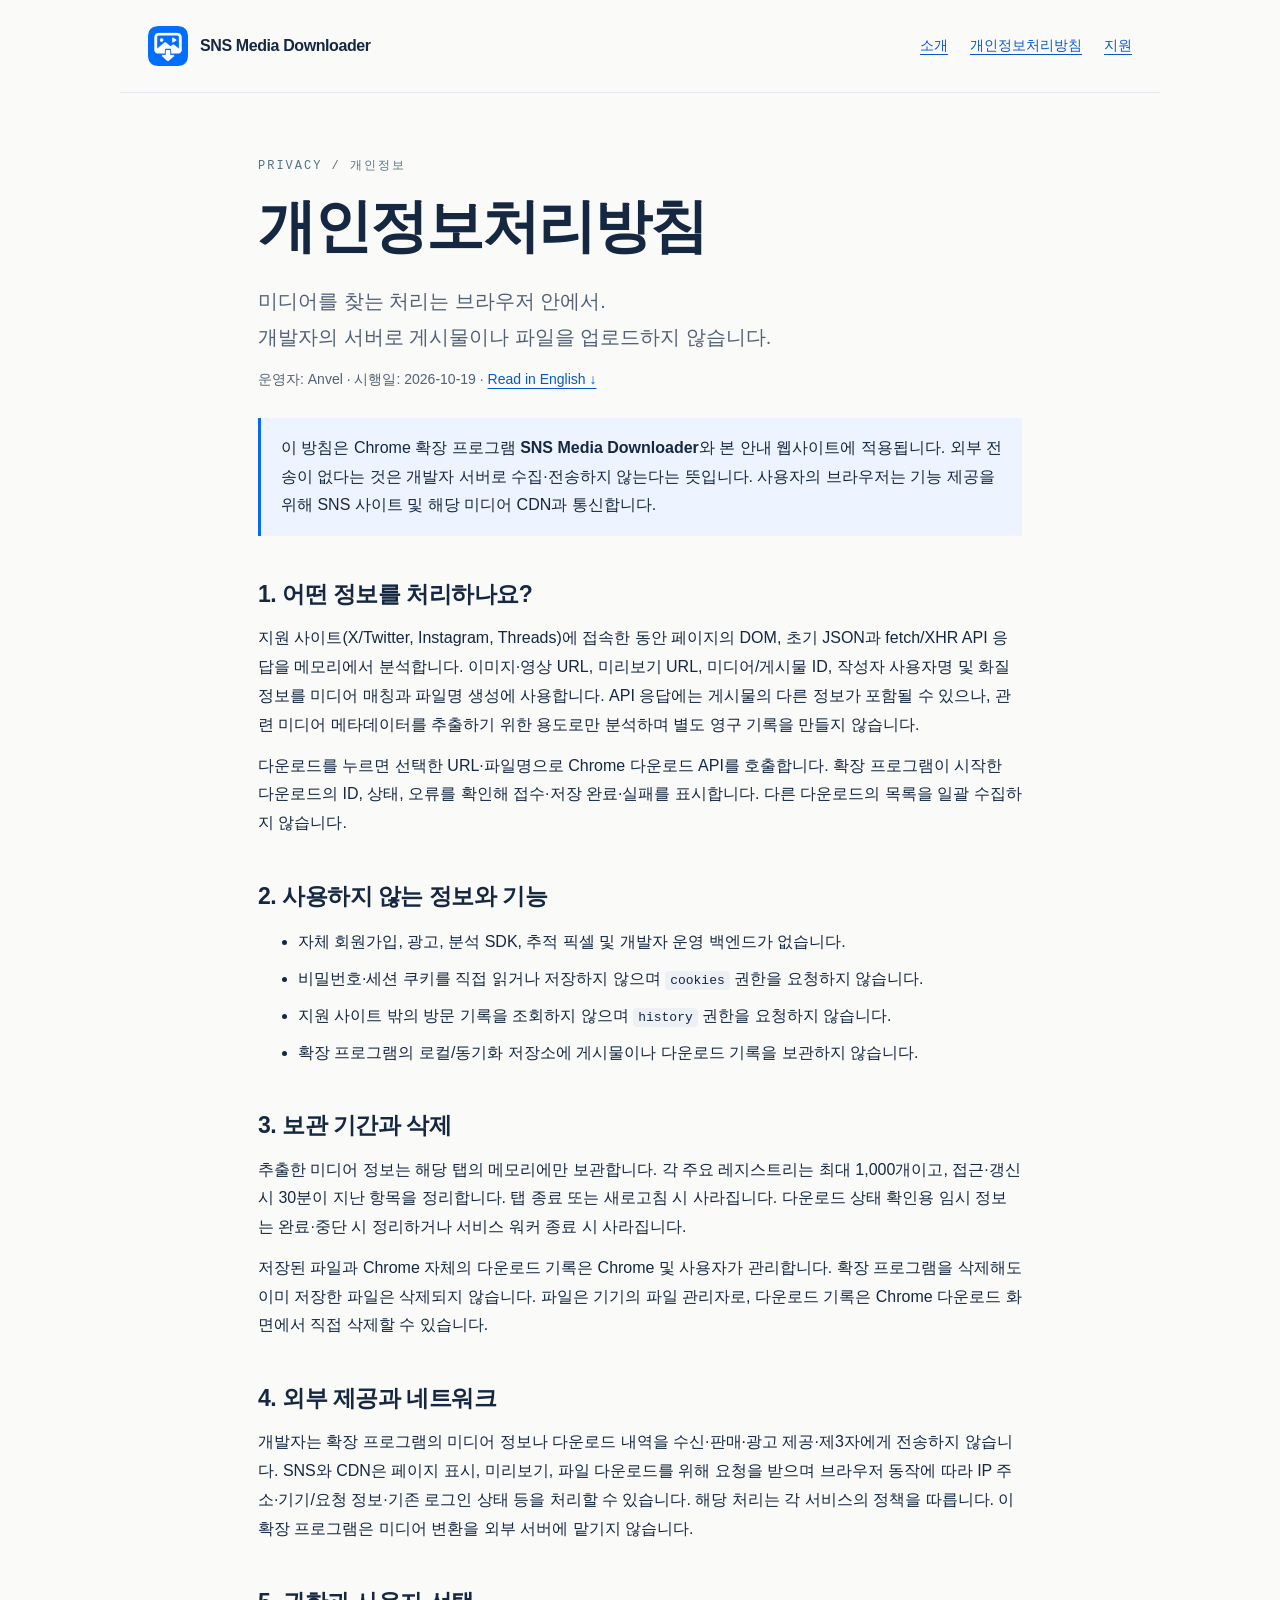
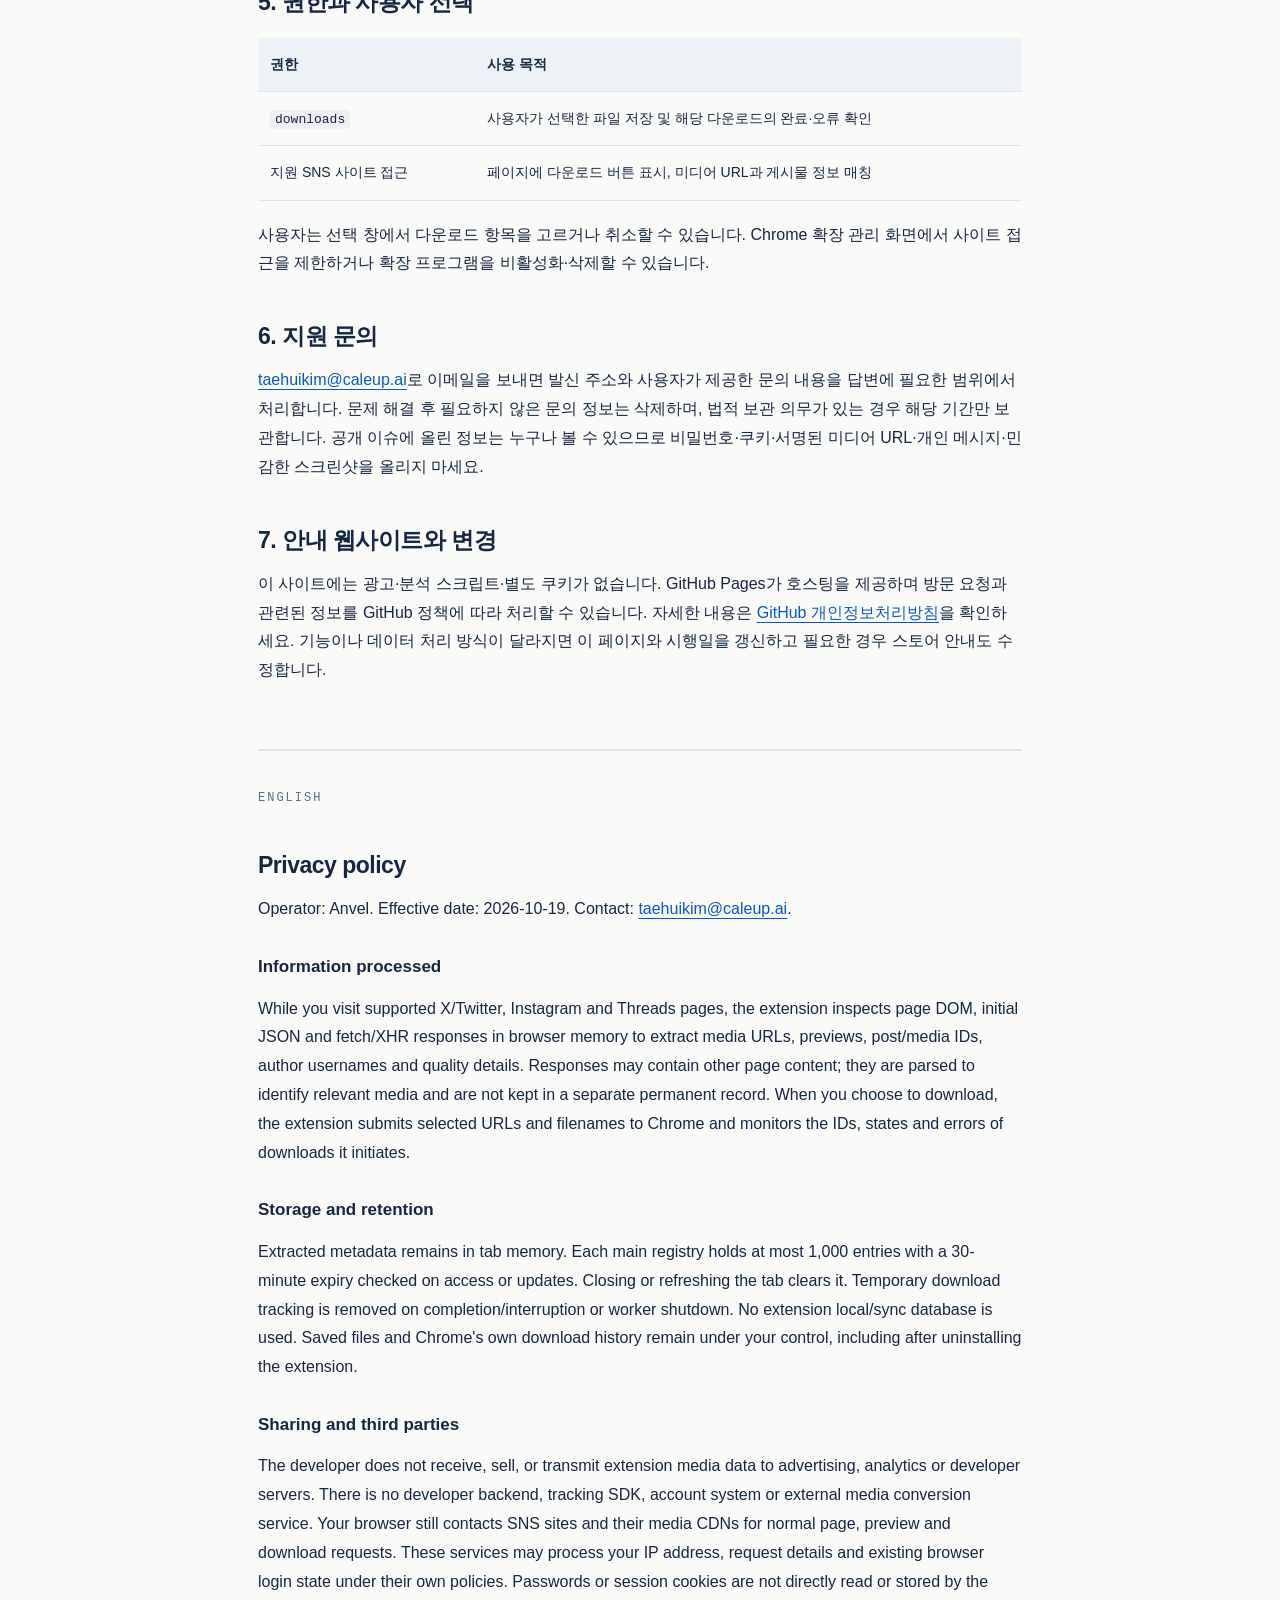
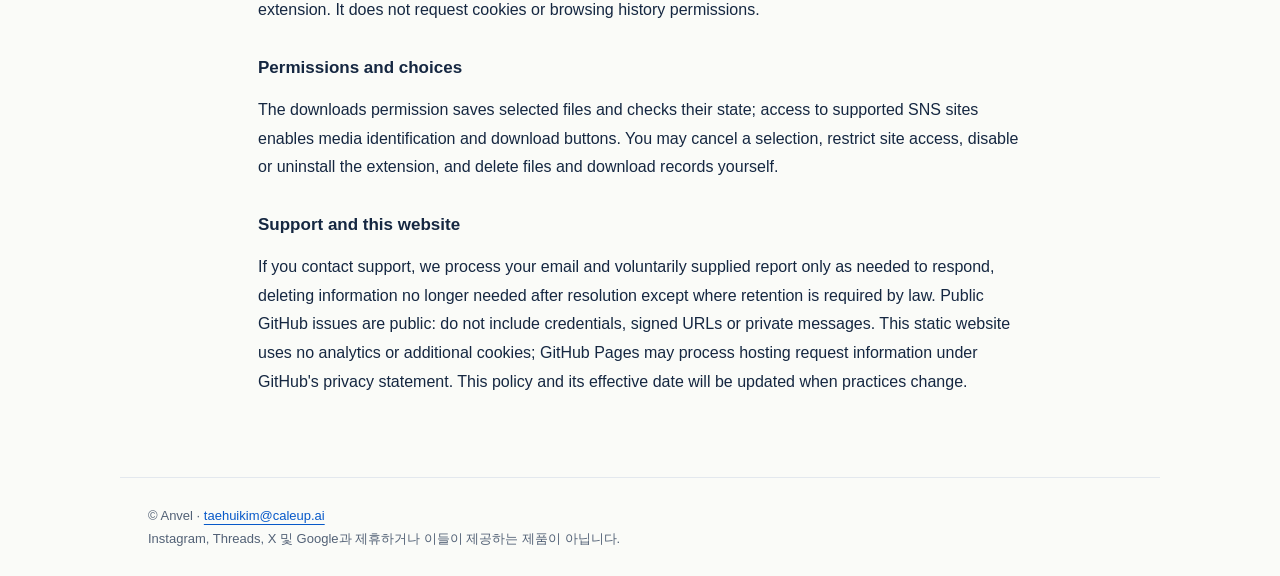
==== privacy.html @ b17c4574 "Publish Anvel extension privacy, support and homepage" ====
<!doctype html><html lang="ko"><head><meta charset="utf-8"><meta name="viewport" content="width=device-width,initial-scale=1"><meta name="description" content="SNS Media Downloader by Anvel. 사용 안내, 지원 및 개인정보처리방침."><title>개인정보처리방침 · SNS Media Downloader</title><link rel="icon" href="icon.png"><link rel="stylesheet" href="style.css"></head><body><header><a class="brand" href="./"><img src="icon.png" alt="">SNS Media Downloader</a><nav aria-label="주 메뉴"><a href="./">소개</a><a href="privacy.html">개인정보처리방침</a><a href="support.html">지원</a></nav></header><main><p class="eyebrow">Privacy / 개인정보</p><h1>개인정보처리방침</h1><p class="lead">미디어를 찾는 처리는 브라우저 안에서.<br>개발자의 서버로 게시물이나 파일을 업로드하지 않습니다.</p><p class="meta">운영자: Anvel · 시행일: 2026-10-19 · <a href="#english" lang="en">Read in English ↓</a></p>
<div class="note">이 방침은 Chrome 확장 프로그램 <strong>SNS Media Downloader</strong>와 본 안내 웹사이트에 적용됩니다. 외부 전송이 없다는 것은 개발자 서버로 수집·전송하지 않는다는 뜻입니다. 사용자의 브라우저는 기능 제공을 위해 SNS 사이트 및 해당 미디어 CDN과 통신합니다.</div>
<h2>1. 어떤 정보를 처리하나요?</h2><p>지원 사이트(X/Twitter, Instagram, Threads)에 접속한 동안 페이지의 DOM, 초기 JSON과 fetch/XHR API 응답을 메모리에서 분석합니다. 이미지·영상 URL, 미리보기 URL, 미디어/게시물 ID, 작성자 사용자명 및 화질 정보를 미디어 매칭과 파일명 생성에 사용합니다. API 응답에는 게시물의 다른 정보가 포함될 수 있으나, 관련 미디어 메타데이터를 추출하기 위한 용도로만 분석하며 별도 영구 기록을 만들지 않습니다.</p>
<p>다운로드를 누르면 선택한 URL·파일명으로 Chrome 다운로드 API를 호출합니다. 확장 프로그램이 시작한 다운로드의 ID, 상태, 오류를 확인해 접수·저장 완료·실패를 표시합니다. 다른 다운로드의 목록을 일괄 수집하지 않습니다.</p>
<h2>2. 사용하지 않는 정보와 기능</h2><ul><li>자체 회원가입, 광고, 분석 SDK, 추적 픽셀 및 개발자 운영 백엔드가 없습니다.</li><li>비밀번호·세션 쿠키를 직접 읽거나 저장하지 않으며 <code>cookies</code> 권한을 요청하지 않습니다.</li><li>지원 사이트 밖의 방문 기록을 조회하지 않으며 <code>history</code> 권한을 요청하지 않습니다.</li><li>확장 프로그램의 로컬/동기화 저장소에 게시물이나 다운로드 기록을 보관하지 않습니다.</li></ul>
<h2>3. 보관 기간과 삭제</h2><p>추출한 미디어 정보는 해당 탭의 메모리에만 보관합니다. 각 주요 레지스트리는 최대 1,000개이고, 접근·갱신 시 30분이 지난 항목을 정리합니다. 탭 종료 또는 새로고침 시 사라집니다. 다운로드 상태 확인용 임시 정보는 완료·중단 시 정리하거나 서비스 워커 종료 시 사라집니다.</p><p>저장된 파일과 Chrome 자체의 다운로드 기록은 Chrome 및 사용자가 관리합니다. 확장 프로그램을 삭제해도 이미 저장한 파일은 삭제되지 않습니다. 파일은 기기의 파일 관리자로, 다운로드 기록은 Chrome 다운로드 화면에서 직접 삭제할 수 있습니다.</p>
<h2>4. 외부 제공과 네트워크</h2><p>개발자는 확장 프로그램의 미디어 정보나 다운로드 내역을 수신·판매·광고 제공·제3자에게 전송하지 않습니다. SNS와 CDN은 페이지 표시, 미리보기, 파일 다운로드를 위해 요청을 받으며 브라우저 동작에 따라 IP 주소·기기/요청 정보·기존 로그인 상태 등을 처리할 수 있습니다. 해당 처리는 각 서비스의 정책을 따릅니다. 이 확장 프로그램은 미디어 변환을 외부 서버에 맡기지 않습니다.</p>
<h2>5. 권한과 사용자 선택</h2><table><thead><tr><th>권한</th><th>사용 목적</th></tr></thead><tbody><tr><td><code>downloads</code></td><td>사용자가 선택한 파일 저장 및 해당 다운로드의 완료·오류 확인</td></tr><tr><td>지원 SNS 사이트 접근</td><td>페이지에 다운로드 버튼 표시, 미디어 URL과 게시물 정보 매칭</td></tr></tbody></table><p>사용자는 선택 창에서 다운로드 항목을 고르거나 취소할 수 있습니다. Chrome 확장 관리 화면에서 사이트 접근을 제한하거나 확장 프로그램을 비활성화·삭제할 수 있습니다.</p>
<h2>6. 지원 문의</h2><p><a href="mailto:taehuikim@caleup.ai">taehuikim@caleup.ai</a>로 이메일을 보내면 발신 주소와 사용자가 제공한 문의 내용을 답변에 필요한 범위에서 처리합니다. 문제 해결 후 필요하지 않은 문의 정보는 삭제하며, 법적 보관 의무가 있는 경우 해당 기간만 보관합니다. 공개 이슈에 올린 정보는 누구나 볼 수 있으므로 비밀번호·쿠키·서명된 미디어 URL·개인 메시지·민감한 스크린샷을 올리지 마세요.</p>
<h2>7. 안내 웹사이트와 변경</h2><p>이 사이트에는 광고·분석 스크립트·별도 쿠키가 없습니다. GitHub Pages가 호스팅을 제공하며 방문 요청과 관련된 정보를 GitHub 정책에 따라 처리할 수 있습니다. 자세한 내용은 <a href="https://docs.github.com/en/site-policy/privacy-policies/github-general-privacy-statement">GitHub 개인정보처리방침</a>을 확인하세요. 기능이나 데이터 처리 방식이 달라지면 이 페이지와 시행일을 갱신하고 필요한 경우 스토어 안내도 수정합니다.</p>
<section class="english" id="english" lang="en"><p class="eyebrow">English</p><h2>Privacy policy</h2><p>Operator: Anvel. Effective date: 2026-10-19. Contact: <a href="mailto:taehuikim@caleup.ai">taehuikim@caleup.ai</a>.</p><h3>Information processed</h3><p>While you visit supported X/Twitter, Instagram and Threads pages, the extension inspects page DOM, initial JSON and fetch/XHR responses in browser memory to extract media URLs, previews, post/media IDs, author usernames and quality details. Responses may contain other page content; they are parsed to identify relevant media and are not kept in a separate permanent record. When you choose to download, the extension submits selected URLs and filenames to Chrome and monitors the IDs, states and errors of downloads it initiates.</p><h3>Storage and retention</h3><p>Extracted metadata remains in tab memory. Each main registry holds at most 1,000 entries with a 30-minute expiry checked on access or updates. Closing or refreshing the tab clears it. Temporary download tracking is removed on completion/interruption or worker shutdown. No extension local/sync database is used. Saved files and Chrome's own download history remain under your control, including after uninstalling the extension.</p><h3>Sharing and third parties</h3><p>The developer does not receive, sell, or transmit extension media data to advertising, analytics or developer servers. There is no developer backend, tracking SDK, account system or external media conversion service. Your browser still contacts SNS sites and their media CDNs for normal page, preview and download requests. These services may process your IP address, request details and existing browser login state under their own policies. Passwords or session cookies are not directly read or stored by the extension. It does not request cookies or browsing history permissions.</p><h3>Permissions and choices</h3><p>The downloads permission saves selected files and checks their state; access to supported SNS sites enables media identification and download buttons. You may cancel a selection, restrict site access, disable or uninstall the extension, and delete files and download records yourself.</p><h3>Support and this website</h3><p>If you contact support, we process your email and voluntarily supplied report only as needed to respond, deleting information no longer needed after resolution except where retention is required by law. Public GitHub issues are public: do not include credentials, signed URLs or private messages. This static website uses no analytics or additional cookies; GitHub Pages may process hosting request information under GitHub's privacy statement. This policy and its effective date will be updated when practices change.</p></section></main><footer>© Anvel · <a href="mailto:taehuikim@caleup.ai">taehuikim@caleup.ai</a><br>Instagram, Threads, X 및 Google과 제휴하거나 이들이 제공하는 제품이 아닙니다.</footer></body></html>
---- style.css ----
:root{color-scheme:light;--ink:#152741;--blue:#0869f8;--paper:#fafbf8;--muted:#526176}*{box-sizing:border-box}body{margin:0;background:var(--paper);color:var(--ink);font:16px/1.8 -apple-system,BlinkMacSystemFont,"Apple SD Gothic Neo","Noto Sans KR",sans-serif}a{color:#0759c9;text-underline-offset:4px}a:focus-visible,button:focus-visible{outline:3px solid #0869f8;outline-offset:5px}header{max-width:1040px;margin:auto;padding:26px 28px;display:flex;align-items:center;justify-content:space-between;border-bottom:1px solid #e3e8ee;gap:20px}.brand{display:flex;align-items:center;gap:12px;color:var(--ink);text-decoration:none;font-weight:750;letter-spacing:-.4px}.brand img{width:40px;height:40px}nav{display:flex;gap:22px;font-size:14px}main{max-width:820px;margin:64px auto 80px;padding:0 28px}.eyebrow{font:12px/1.5 Menlo,monospace;letter-spacing:2px;color:#557184;text-transform:uppercase}h1{font-size:clamp(34px,6vw,58px);line-height:1.2;letter-spacing:-2px;margin:16px 0 22px}h2{font-size:23px;letter-spacing:-.5px;line-height:1.4;margin:42px 0 14px}h3{font-size:17px;margin:28px 0 8px}p{margin:12px 0}.lead{font-size:20px;color:var(--muted)}.note{border-left:3px solid var(--blue);padding:16px 20px;background:#edf4ff;margin:26px 0}.meta{font-size:14px;color:var(--muted)}li{margin:8px 0}table{width:100%;border-collapse:collapse;margin:20px 0;font-size:14px}td,th{text-align:left;vertical-align:top;padding:14px 12px;border-bottom:1px solid #dfe5ed}th{background:#edf2f7}.cta{display:inline-block;border-radius:12px;padding:12px 22px;background:var(--blue);color:white;text-decoration:none;margin-top:18px}.feature{padding:20px 0;border-top:1px solid #dfe5ed}.feature strong{display:block;font-size:20px}.feature p{color:var(--muted)}footer{max-width:1040px;margin:auto;padding:26px 28px;border-top:1px solid #e3e8ee;font-size:13px;color:var(--muted)}.english{margin-top:64px;padding-top:26px;border-top:2px solid #dfe5ed}code{background:#edf1f5;border-radius:4px;padding:2px 5px;font-size:13px}@media(max-width:600px){header{align-items:flex-start;flex-direction:column}nav{gap:16px}main{margin-top:36px}td,th{padding:9px 5px}h1{letter-spacing:-1px}.brand{font-size:15px}}
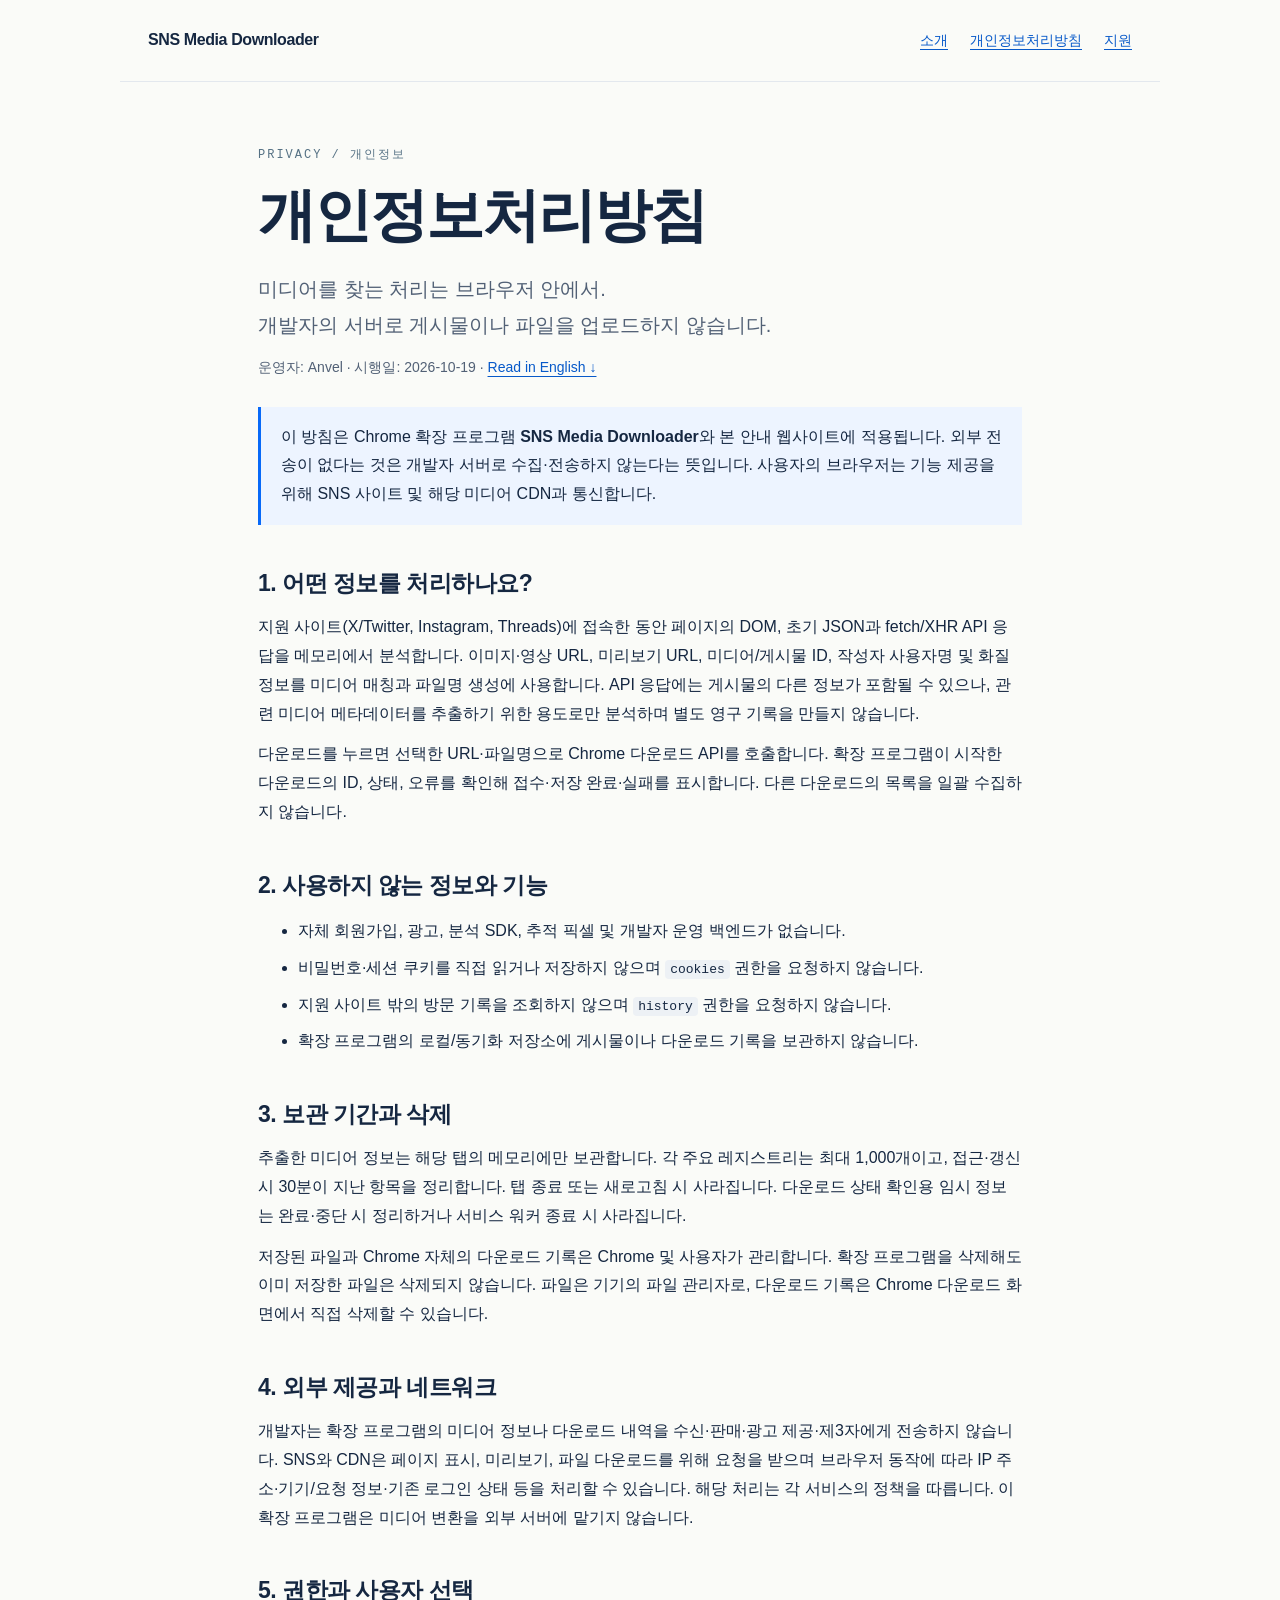
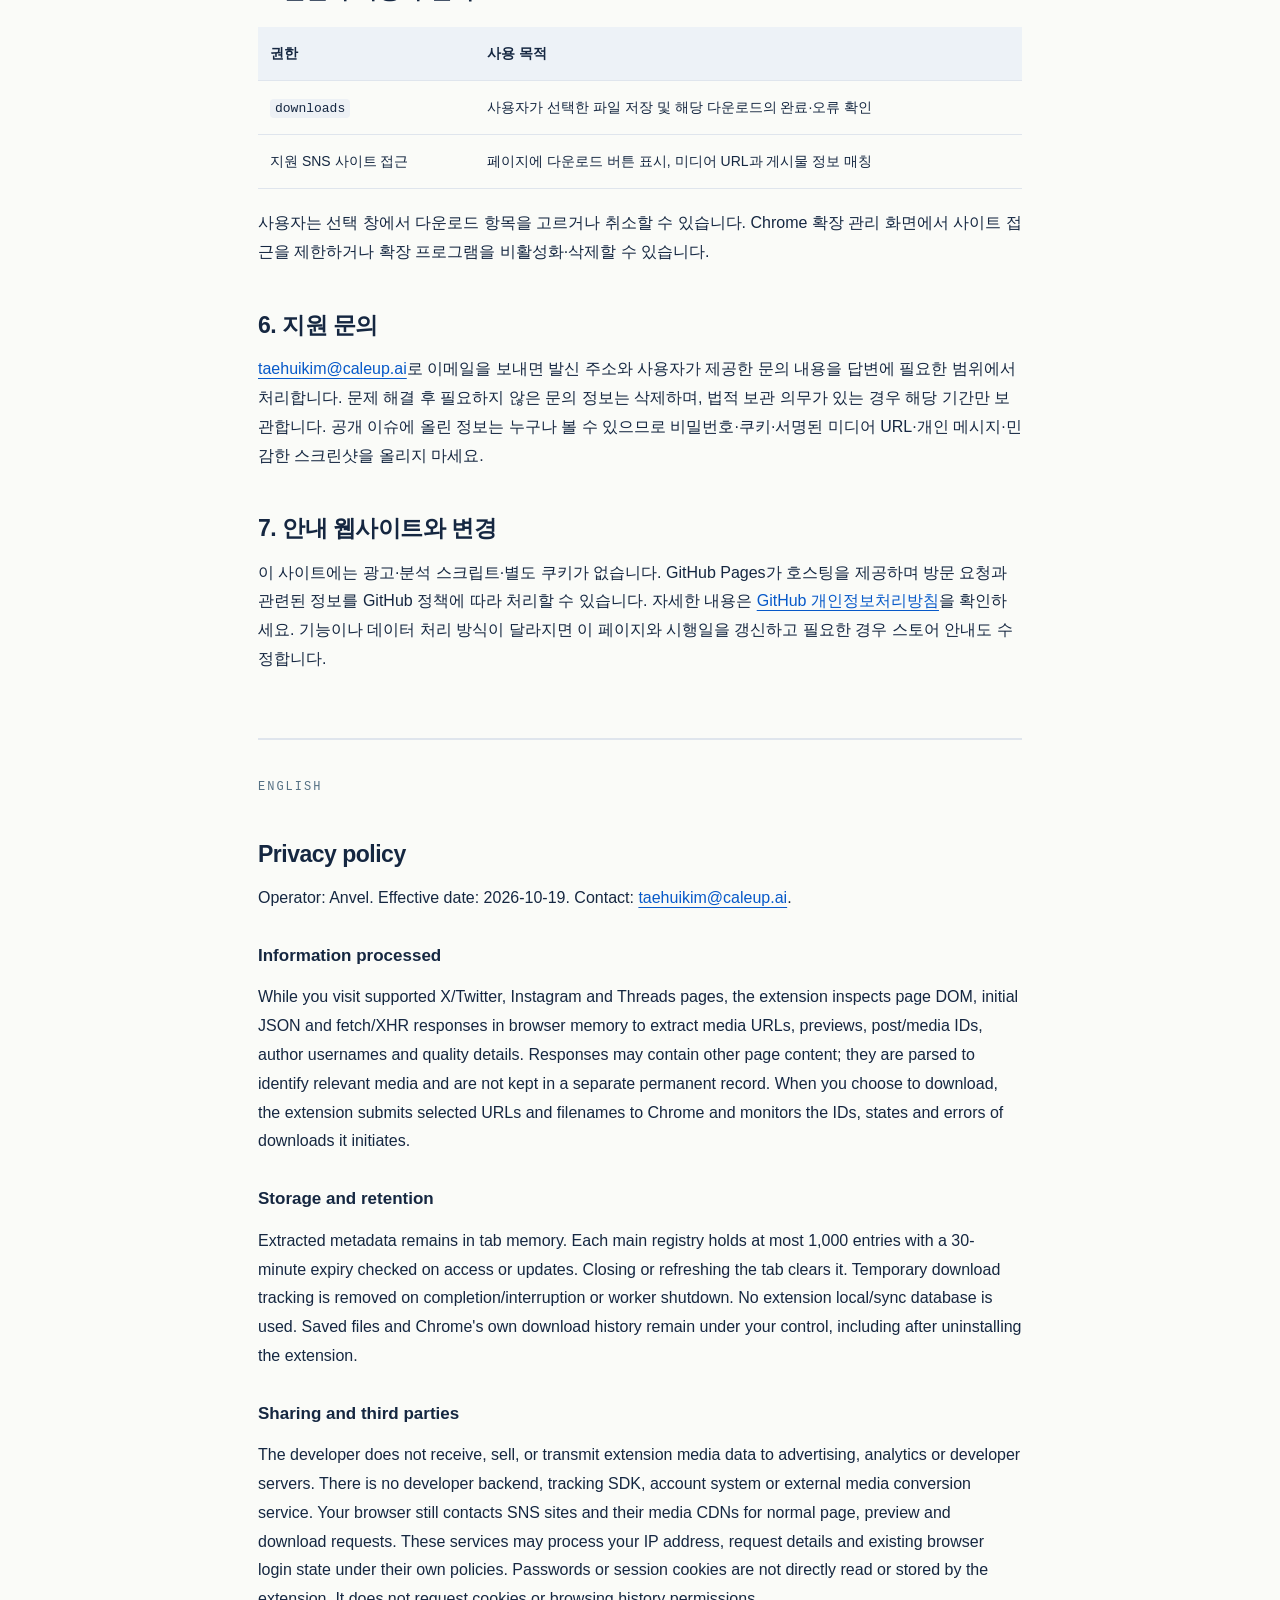
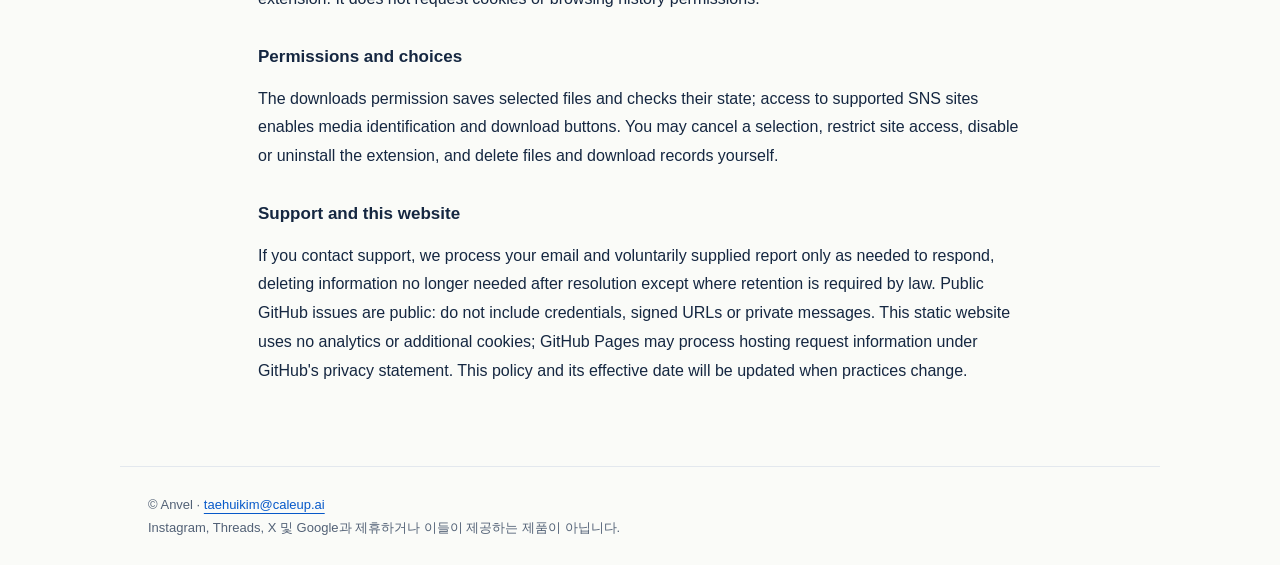
==== commit bcdc6af7: "Publish Anvel extension privacy, support and homepage" ====
--- a/privacy.html
+++ b/privacy.html
@@ -1,4 +1,4 @@
-<!doctype html><html lang="ko"><head><meta charset="utf-8"><meta name="viewport" content="width=device-width,initial-scale=1"><meta name="description" content="SNS Media Downloader by Anvel. 사용 안내, 지원 및 개인정보처리방침."><title>개인정보처리방침 · SNS Media Downloader</title><link rel="icon" href="icon.png"><link rel="stylesheet" href="style.css"></head><body><header><a class="brand" href="./"><img src="icon.png" alt="">SNS Media Downloader</a><nav aria-label="주 메뉴"><a href="./">소개</a><a href="privacy.html">개인정보처리방침</a><a href="support.html">지원</a></nav></header><main><p class="eyebrow">Privacy / 개인정보</p><h1>개인정보처리방침</h1><p class="lead">미디어를 찾는 처리는 브라우저 안에서.<br>개발자의 서버로 게시물이나 파일을 업로드하지 않습니다.</p><p class="meta">운영자: Anvel · 시행일: 2026-10-19 · <a href="#english" lang="en">Read in English ↓</a></p>
+<!doctype html><html lang="ko"><head><meta charset="utf-8"><meta name="viewport" content="width=device-width,initial-scale=1"><meta name="description" content="SNS Media Downloader by Anvel. 사용 안내, 지원 및 개인정보처리방침."><title>개인정보처리방침 · SNS Media Downloader</title><link rel="stylesheet" href="style.css"></head><body><header><a class="brand" href="./">SNS Media Downloader</a><nav aria-label="주 메뉴"><a href="./">소개</a><a href="privacy.html">개인정보처리방침</a><a href="support.html">지원</a></nav></header><main><p class="eyebrow">Privacy / 개인정보</p><h1>개인정보처리방침</h1><p class="lead">미디어를 찾는 처리는 브라우저 안에서.<br>개발자의 서버로 게시물이나 파일을 업로드하지 않습니다.</p><p class="meta">운영자: Anvel · 시행일: 2026-10-19 · <a href="#english" lang="en">Read in English ↓</a></p>
 <div class="note">이 방침은 Chrome 확장 프로그램 <strong>SNS Media Downloader</strong>와 본 안내 웹사이트에 적용됩니다. 외부 전송이 없다는 것은 개발자 서버로 수집·전송하지 않는다는 뜻입니다. 사용자의 브라우저는 기능 제공을 위해 SNS 사이트 및 해당 미디어 CDN과 통신합니다.</div>
 <h2>1. 어떤 정보를 처리하나요?</h2><p>지원 사이트(X/Twitter, Instagram, Threads)에 접속한 동안 페이지의 DOM, 초기 JSON과 fetch/XHR API 응답을 메모리에서 분석합니다. 이미지·영상 URL, 미리보기 URL, 미디어/게시물 ID, 작성자 사용자명 및 화질 정보를 미디어 매칭과 파일명 생성에 사용합니다. API 응답에는 게시물의 다른 정보가 포함될 수 있으나, 관련 미디어 메타데이터를 추출하기 위한 용도로만 분석하며 별도 영구 기록을 만들지 않습니다.</p>
 <p>다운로드를 누르면 선택한 URL·파일명으로 Chrome 다운로드 API를 호출합니다. 확장 프로그램이 시작한 다운로드의 ID, 상태, 오류를 확인해 접수·저장 완료·실패를 표시합니다. 다른 다운로드의 목록을 일괄 수집하지 않습니다.</p>
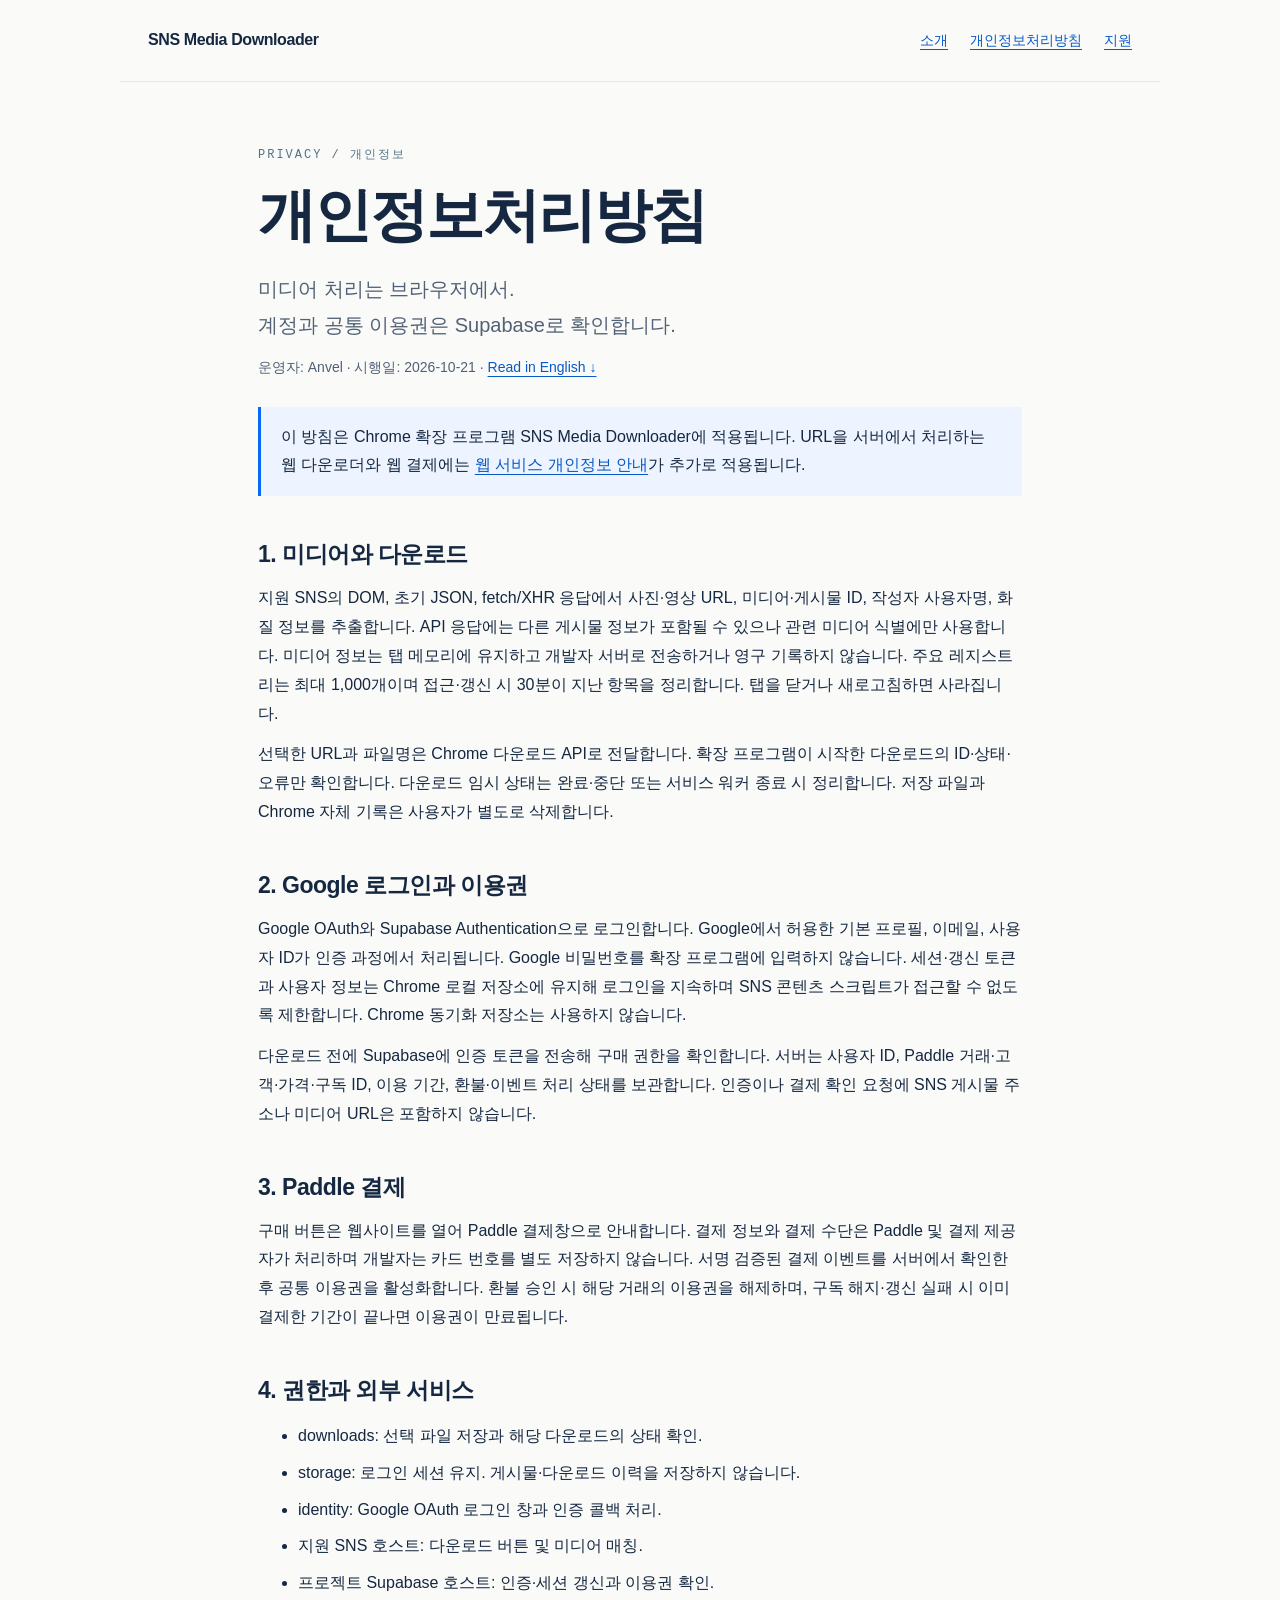
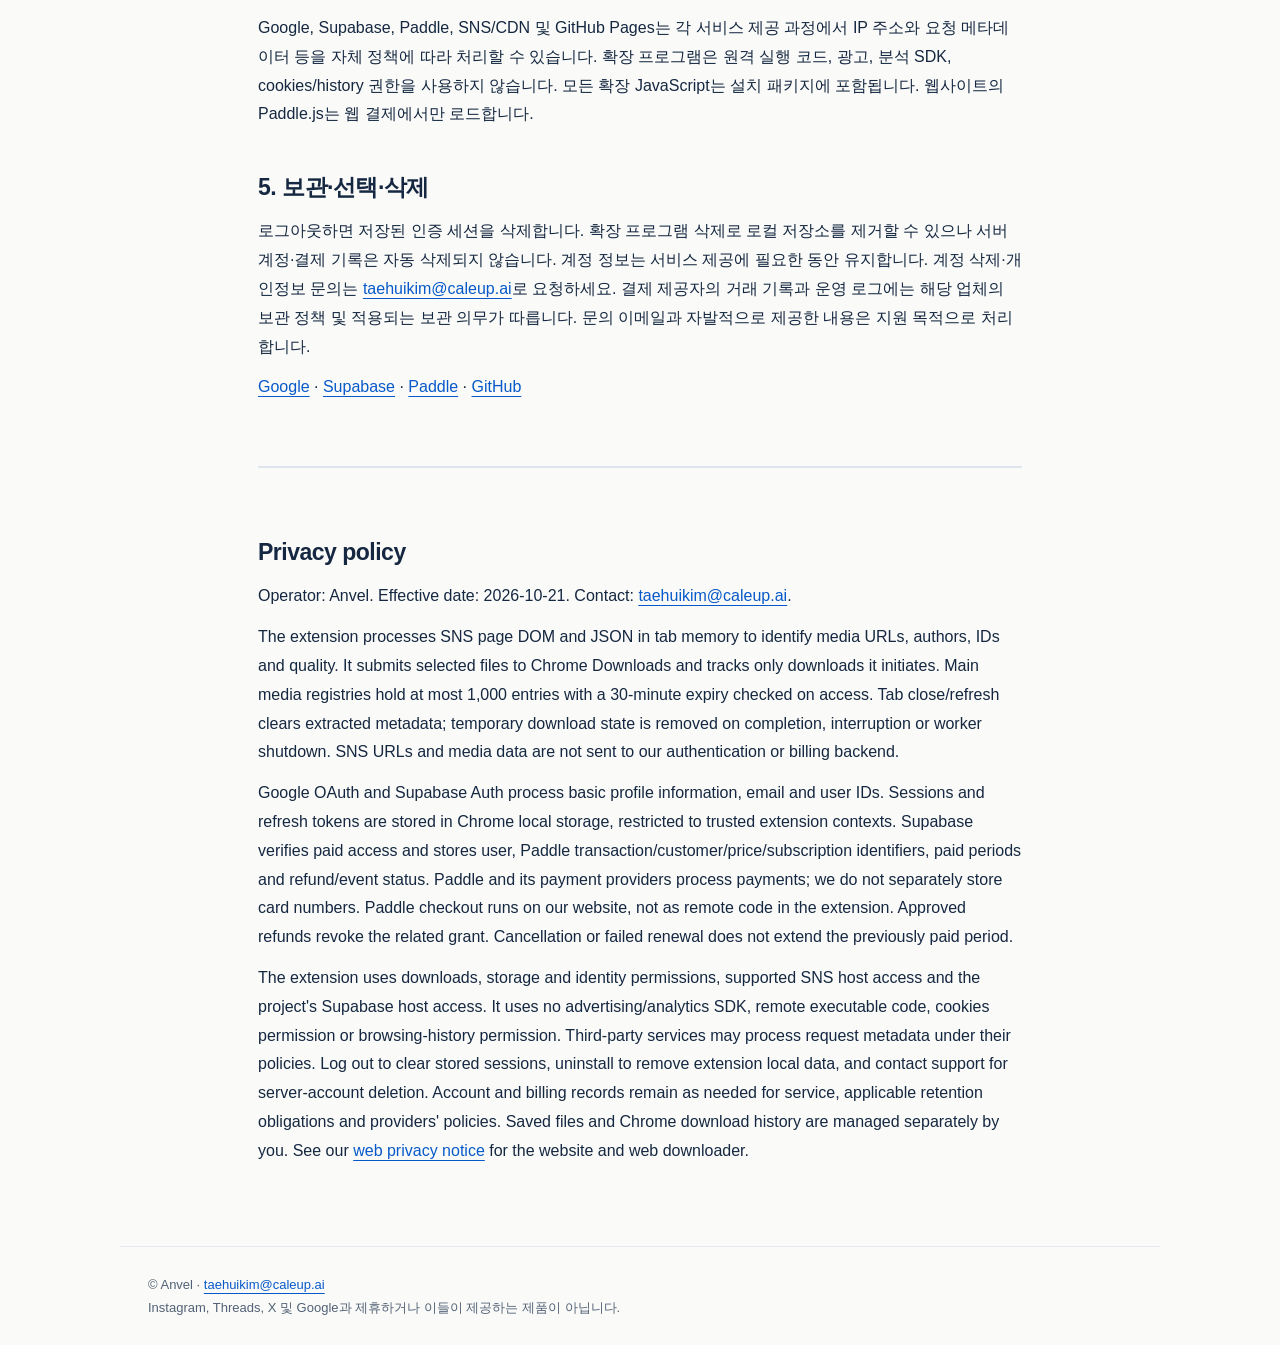
==== commit 1e0d365e: "Publish Anvel extension privacy, support and homepage" ====
--- a/privacy.html
+++ b/privacy.html
@@ -1,11 +1,8 @@
-<!doctype html><html lang="ko"><head><meta charset="utf-8"><meta name="viewport" content="width=device-width,initial-scale=1"><meta name="description" content="SNS Media Downloader by Anvel. 사용 안내, 지원 및 개인정보처리방침."><title>개인정보처리방침 · SNS Media Downloader</title><link rel="stylesheet" href="style.css"></head><body><header><a class="brand" href="./">SNS Media Downloader</a><nav aria-label="주 메뉴"><a href="./">소개</a><a href="privacy.html">개인정보처리방침</a><a href="support.html">지원</a></nav></header><main><p class="eyebrow">Privacy / 개인정보</p><h1>개인정보처리방침</h1><p class="lead">미디어를 찾는 처리는 브라우저 안에서.<br>개발자의 서버로 게시물이나 파일을 업로드하지 않습니다.</p><p class="meta">운영자: Anvel · 시행일: 2026-10-19 · <a href="#english" lang="en">Read in English ↓</a></p>
-<div class="note">이 방침은 Chrome 확장 프로그램 <strong>SNS Media Downloader</strong>와 본 안내 웹사이트에 적용됩니다. 외부 전송이 없다는 것은 개발자 서버로 수집·전송하지 않는다는 뜻입니다. 사용자의 브라우저는 기능 제공을 위해 SNS 사이트 및 해당 미디어 CDN과 통신합니다.</div>
-<h2>1. 어떤 정보를 처리하나요?</h2><p>지원 사이트(X/Twitter, Instagram, Threads)에 접속한 동안 페이지의 DOM, 초기 JSON과 fetch/XHR API 응답을 메모리에서 분석합니다. 이미지·영상 URL, 미리보기 URL, 미디어/게시물 ID, 작성자 사용자명 및 화질 정보를 미디어 매칭과 파일명 생성에 사용합니다. API 응답에는 게시물의 다른 정보가 포함될 수 있으나, 관련 미디어 메타데이터를 추출하기 위한 용도로만 분석하며 별도 영구 기록을 만들지 않습니다.</p>
-<p>다운로드를 누르면 선택한 URL·파일명으로 Chrome 다운로드 API를 호출합니다. 확장 프로그램이 시작한 다운로드의 ID, 상태, 오류를 확인해 접수·저장 완료·실패를 표시합니다. 다른 다운로드의 목록을 일괄 수집하지 않습니다.</p>
-<h2>2. 사용하지 않는 정보와 기능</h2><ul><li>자체 회원가입, 광고, 분석 SDK, 추적 픽셀 및 개발자 운영 백엔드가 없습니다.</li><li>비밀번호·세션 쿠키를 직접 읽거나 저장하지 않으며 <code>cookies</code> 권한을 요청하지 않습니다.</li><li>지원 사이트 밖의 방문 기록을 조회하지 않으며 <code>history</code> 권한을 요청하지 않습니다.</li><li>확장 프로그램의 로컬/동기화 저장소에 게시물이나 다운로드 기록을 보관하지 않습니다.</li></ul>
-<h2>3. 보관 기간과 삭제</h2><p>추출한 미디어 정보는 해당 탭의 메모리에만 보관합니다. 각 주요 레지스트리는 최대 1,000개이고, 접근·갱신 시 30분이 지난 항목을 정리합니다. 탭 종료 또는 새로고침 시 사라집니다. 다운로드 상태 확인용 임시 정보는 완료·중단 시 정리하거나 서비스 워커 종료 시 사라집니다.</p><p>저장된 파일과 Chrome 자체의 다운로드 기록은 Chrome 및 사용자가 관리합니다. 확장 프로그램을 삭제해도 이미 저장한 파일은 삭제되지 않습니다. 파일은 기기의 파일 관리자로, 다운로드 기록은 Chrome 다운로드 화면에서 직접 삭제할 수 있습니다.</p>
-<h2>4. 외부 제공과 네트워크</h2><p>개발자는 확장 프로그램의 미디어 정보나 다운로드 내역을 수신·판매·광고 제공·제3자에게 전송하지 않습니다. SNS와 CDN은 페이지 표시, 미리보기, 파일 다운로드를 위해 요청을 받으며 브라우저 동작에 따라 IP 주소·기기/요청 정보·기존 로그인 상태 등을 처리할 수 있습니다. 해당 처리는 각 서비스의 정책을 따릅니다. 이 확장 프로그램은 미디어 변환을 외부 서버에 맡기지 않습니다.</p>
-<h2>5. 권한과 사용자 선택</h2><table><thead><tr><th>권한</th><th>사용 목적</th></tr></thead><tbody><tr><td><code>downloads</code></td><td>사용자가 선택한 파일 저장 및 해당 다운로드의 완료·오류 확인</td></tr><tr><td>지원 SNS 사이트 접근</td><td>페이지에 다운로드 버튼 표시, 미디어 URL과 게시물 정보 매칭</td></tr></tbody></table><p>사용자는 선택 창에서 다운로드 항목을 고르거나 취소할 수 있습니다. Chrome 확장 관리 화면에서 사이트 접근을 제한하거나 확장 프로그램을 비활성화·삭제할 수 있습니다.</p>
-<h2>6. 지원 문의</h2><p><a href="mailto:taehuikim@caleup.ai">taehuikim@caleup.ai</a>로 이메일을 보내면 발신 주소와 사용자가 제공한 문의 내용을 답변에 필요한 범위에서 처리합니다. 문제 해결 후 필요하지 않은 문의 정보는 삭제하며, 법적 보관 의무가 있는 경우 해당 기간만 보관합니다. 공개 이슈에 올린 정보는 누구나 볼 수 있으므로 비밀번호·쿠키·서명된 미디어 URL·개인 메시지·민감한 스크린샷을 올리지 마세요.</p>
-<h2>7. 안내 웹사이트와 변경</h2><p>이 사이트에는 광고·분석 스크립트·별도 쿠키가 없습니다. GitHub Pages가 호스팅을 제공하며 방문 요청과 관련된 정보를 GitHub 정책에 따라 처리할 수 있습니다. 자세한 내용은 <a href="https://docs.github.com/en/site-policy/privacy-policies/github-general-privacy-statement">GitHub 개인정보처리방침</a>을 확인하세요. 기능이나 데이터 처리 방식이 달라지면 이 페이지와 시행일을 갱신하고 필요한 경우 스토어 안내도 수정합니다.</p>
-<section class="english" id="english" lang="en"><p class="eyebrow">English</p><h2>Privacy policy</h2><p>Operator: Anvel. Effective date: 2026-10-19. Contact: <a href="mailto:taehuikim@caleup.ai">taehuikim@caleup.ai</a>.</p><h3>Information processed</h3><p>While you visit supported X/Twitter, Instagram and Threads pages, the extension inspects page DOM, initial JSON and fetch/XHR responses in browser memory to extract media URLs, previews, post/media IDs, author usernames and quality details. Responses may contain other page content; they are parsed to identify relevant media and are not kept in a separate permanent record. When you choose to download, the extension submits selected URLs and filenames to Chrome and monitors the IDs, states and errors of downloads it initiates.</p><h3>Storage and retention</h3><p>Extracted metadata remains in tab memory. Each main registry holds at most 1,000 entries with a 30-minute expiry checked on access or updates. Closing or refreshing the tab clears it. Temporary download tracking is removed on completion/interruption or worker shutdown. No extension local/sync database is used. Saved files and Chrome's own download history remain under your control, including after uninstalling the extension.</p><h3>Sharing and third parties</h3><p>The developer does not receive, sell, or transmit extension media data to advertising, analytics or developer servers. There is no developer backend, tracking SDK, account system or external media conversion service. Your browser still contacts SNS sites and their media CDNs for normal page, preview and download requests. These services may process your IP address, request details and existing browser login state under their own policies. Passwords or session cookies are not directly read or stored by the extension. It does not request cookies or browsing history permissions.</p><h3>Permissions and choices</h3><p>The downloads permission saves selected files and checks their state; access to supported SNS sites enables media identification and download buttons. You may cancel a selection, restrict site access, disable or uninstall the extension, and delete files and download records yourself.</p><h3>Support and this website</h3><p>If you contact support, we process your email and voluntarily supplied report only as needed to respond, deleting information no longer needed after resolution except where retention is required by law. Public GitHub issues are public: do not include credentials, signed URLs or private messages. This static website uses no analytics or additional cookies; GitHub Pages may process hosting request information under GitHub's privacy statement. This policy and its effective date will be updated when practices change.</p></section></main><footer>© Anvel · <a href="mailto:taehuikim@caleup.ai">taehuikim@caleup.ai</a><br>Instagram, Threads, X 및 Google과 제휴하거나 이들이 제공하는 제품이 아닙니다.</footer></body></html>+<!doctype html><html lang="ko"><head><meta charset="utf-8"><meta name="viewport" content="width=device-width,initial-scale=1"><meta name="description" content="SNS Media Downloader by Anvel. 사용 안내, 지원 및 개인정보처리방침."><title>개인정보처리방침 · SNS Media Downloader</title><link rel="stylesheet" href="style.css"></head><body><header><a class="brand" href="./">SNS Media Downloader</a><nav aria-label="주 메뉴"><a href="./">소개</a><a href="privacy.html">개인정보처리방침</a><a href="support.html">지원</a></nav></header><main><p class="eyebrow">Privacy / 개인정보</p><h1>개인정보처리방침</h1><p class="lead">미디어 처리는 브라우저에서.<br>계정과 공통 이용권은 Supabase로 확인합니다.</p><p class="meta">운영자: Anvel · 시행일: 2026-10-21 · <a href="#english" lang="en">Read in English ↓</a></p>
+<div class="note">이 방침은 Chrome 확장 프로그램 SNS Media Downloader에 적용됩니다. URL을 서버에서 처리하는 웹 다운로더와 웹 결제에는 <a href="web-privacy.html">웹 서비스 개인정보 안내</a>가 추가로 적용됩니다.</div>
+<h2>1. 미디어와 다운로드</h2><p>지원 SNS의 DOM, 초기 JSON, fetch/XHR 응답에서 사진·영상 URL, 미디어·게시물 ID, 작성자 사용자명, 화질 정보를 추출합니다. API 응답에는 다른 게시물 정보가 포함될 수 있으나 관련 미디어 식별에만 사용합니다. 미디어 정보는 탭 메모리에 유지하고 개발자 서버로 전송하거나 영구 기록하지 않습니다. 주요 레지스트리는 최대 1,000개이며 접근·갱신 시 30분이 지난 항목을 정리합니다. 탭을 닫거나 새로고침하면 사라집니다.</p><p>선택한 URL과 파일명은 Chrome 다운로드 API로 전달합니다. 확장 프로그램이 시작한 다운로드의 ID·상태·오류만 확인합니다. 다운로드 임시 상태는 완료·중단 또는 서비스 워커 종료 시 정리합니다. 저장 파일과 Chrome 자체 기록은 사용자가 별도로 삭제합니다.</p>
+<h2>2. Google 로그인과 이용권</h2><p>Google OAuth와 Supabase Authentication으로 로그인합니다. Google에서 허용한 기본 프로필, 이메일, 사용자 ID가 인증 과정에서 처리됩니다. Google 비밀번호를 확장 프로그램에 입력하지 않습니다. 세션·갱신 토큰과 사용자 정보는 Chrome 로컬 저장소에 유지해 로그인을 지속하며 SNS 콘텐츠 스크립트가 접근할 수 없도록 제한합니다. Chrome 동기화 저장소는 사용하지 않습니다.</p><p>다운로드 전에 Supabase에 인증 토큰을 전송해 구매 권한을 확인합니다. 서버는 사용자 ID, Paddle 거래·고객·가격·구독 ID, 이용 기간, 환불·이벤트 처리 상태를 보관합니다. 인증이나 결제 확인 요청에 SNS 게시물 주소나 미디어 URL은 포함하지 않습니다.</p>
+<h2>3. Paddle 결제</h2><p>구매 버튼은 웹사이트를 열어 Paddle 결제창으로 안내합니다. 결제 정보와 결제 수단은 Paddle 및 결제 제공자가 처리하며 개발자는 카드 번호를 별도 저장하지 않습니다. 서명 검증된 결제 이벤트를 서버에서 확인한 후 공통 이용권을 활성화합니다. 환불 승인 시 해당 거래의 이용권을 해제하며, 구독 해지·갱신 실패 시 이미 결제한 기간이 끝나면 이용권이 만료됩니다.</p>
+<h2>4. 권한과 외부 서비스</h2><ul><li>downloads: 선택 파일 저장과 해당 다운로드의 상태 확인.</li><li>storage: 로그인 세션 유지. 게시물·다운로드 이력을 저장하지 않습니다.</li><li>identity: Google OAuth 로그인 창과 인증 콜백 처리.</li><li>지원 SNS 호스트: 다운로드 버튼 및 미디어 매칭.</li><li>프로젝트 Supabase 호스트: 인증·세션 갱신과 이용권 확인.</li></ul><p>Google, Supabase, Paddle, SNS/CDN 및 GitHub Pages는 각 서비스 제공 과정에서 IP 주소와 요청 메타데이터 등을 자체 정책에 따라 처리할 수 있습니다. 확장 프로그램은 원격 실행 코드, 광고, 분석 SDK, cookies/history 권한을 사용하지 않습니다. 모든 확장 JavaScript는 설치 패키지에 포함됩니다. 웹사이트의 Paddle.js는 웹 결제에서만 로드합니다.</p>
+<h2>5. 보관·선택·삭제</h2><p>로그아웃하면 저장된 인증 세션을 삭제합니다. 확장 프로그램 삭제로 로컬 저장소를 제거할 수 있으나 서버 계정·결제 기록은 자동 삭제되지 않습니다. 계정 정보는 서비스 제공에 필요한 동안 유지합니다. 계정 삭제·개인정보 문의는 <a href="mailto:taehuikim@caleup.ai">taehuikim@caleup.ai</a>로 요청하세요. 결제 제공자의 거래 기록과 운영 로그에는 해당 업체의 보관 정책 및 적용되는 보관 의무가 따릅니다. 문의 이메일과 자발적으로 제공한 내용은 지원 목적으로 처리합니다.</p><p><a href="https://policies.google.com/privacy">Google</a> · <a href="https://supabase.com/privacy">Supabase</a> · <a href="https://www.paddle.com/legal/privacy">Paddle</a> · <a href="https://docs.github.com/en/site-policy/privacy-policies/github-general-privacy-statement">GitHub</a></p>
+<section class="english" id="english" lang="en"><h2>Privacy policy</h2><p>Operator: Anvel. Effective date: 2026-10-21. Contact: <a href="mailto:taehuikim@caleup.ai">taehuikim@caleup.ai</a>.</p><p>The extension processes SNS page DOM and JSON in tab memory to identify media URLs, authors, IDs and quality. It submits selected files to Chrome Downloads and tracks only downloads it initiates. Main media registries hold at most 1,000 entries with a 30-minute expiry checked on access. Tab close/refresh clears extracted metadata; temporary download state is removed on completion, interruption or worker shutdown. SNS URLs and media data are not sent to our authentication or billing backend.</p><p>Google OAuth and Supabase Auth process basic profile information, email and user IDs. Sessions and refresh tokens are stored in Chrome local storage, restricted to trusted extension contexts. Supabase verifies paid access and stores user, Paddle transaction/customer/price/subscription identifiers, paid periods and refund/event status. Paddle and its payment providers process payments; we do not separately store card numbers. Paddle checkout runs on our website, not as remote code in the extension. Approved refunds revoke the related grant. Cancellation or failed renewal does not extend the previously paid period.</p><p>The extension uses downloads, storage and identity permissions, supported SNS host access and the project's Supabase host access. It uses no advertising/analytics SDK, remote executable code, cookies permission or browsing-history permission. Third-party services may process request metadata under their policies. Log out to clear stored sessions, uninstall to remove extension local data, and contact support for server-account deletion. Account and billing records remain as needed for service, applicable retention obligations and providers' policies. Saved files and Chrome download history are managed separately by you. See our <a href="web-privacy.html">web privacy notice</a> for the website and web downloader.</p></section></main><footer>© Anvel · <a href="mailto:taehuikim@caleup.ai">taehuikim@caleup.ai</a><br>Instagram, Threads, X 및 Google과 제휴하거나 이들이 제공하는 제품이 아닙니다.</footer></body></html>
